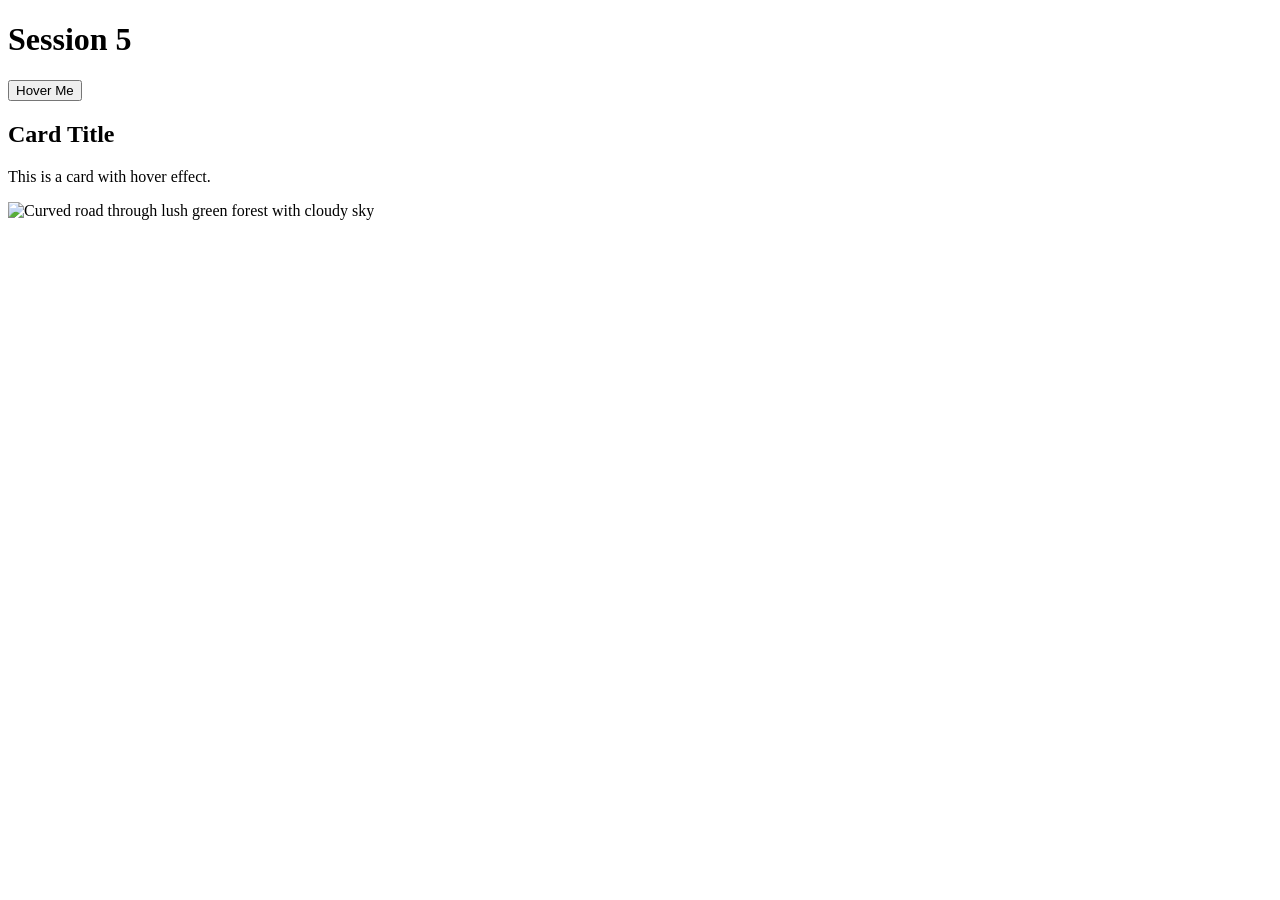
==== Day5/Session5/index.html @ 4023a049 "first commit" ====
<!DOCTYPE html>
<html lang="en">
<head>
  <meta charset="UTF-8">
  <title>Session 5 - CSS Transitions & Responsive Images</title>
  <link rel="stylesheet" href="src/css/components.css">
</head>
<body>
  <h1>Session 5 </h1>

  <!-- Button with hover/focus -->
  <button class="button">Hover Me</button>

  <!-- Card with transform -->
  <div class="card">
    <h2>Card Title</h2>
    <p>This is a card with hover effect.</p>
  </div>

<img 
  src="Day5\Session5\Image\1000250379.jpg" 
  srcset="
    Day5\Session5\Image\1000250379.jpg 480w,
    Day5\Session5\Image\1000250379.jpg 800w,
    Day5\Session5\Image\1000250379.jpg 1200w
  "
  sizes="(max-width: 600px) 480px,
         (max-width: 1024px) 800px,
         1200px"
  alt="Curved road through lush green forest with cloudy sky">
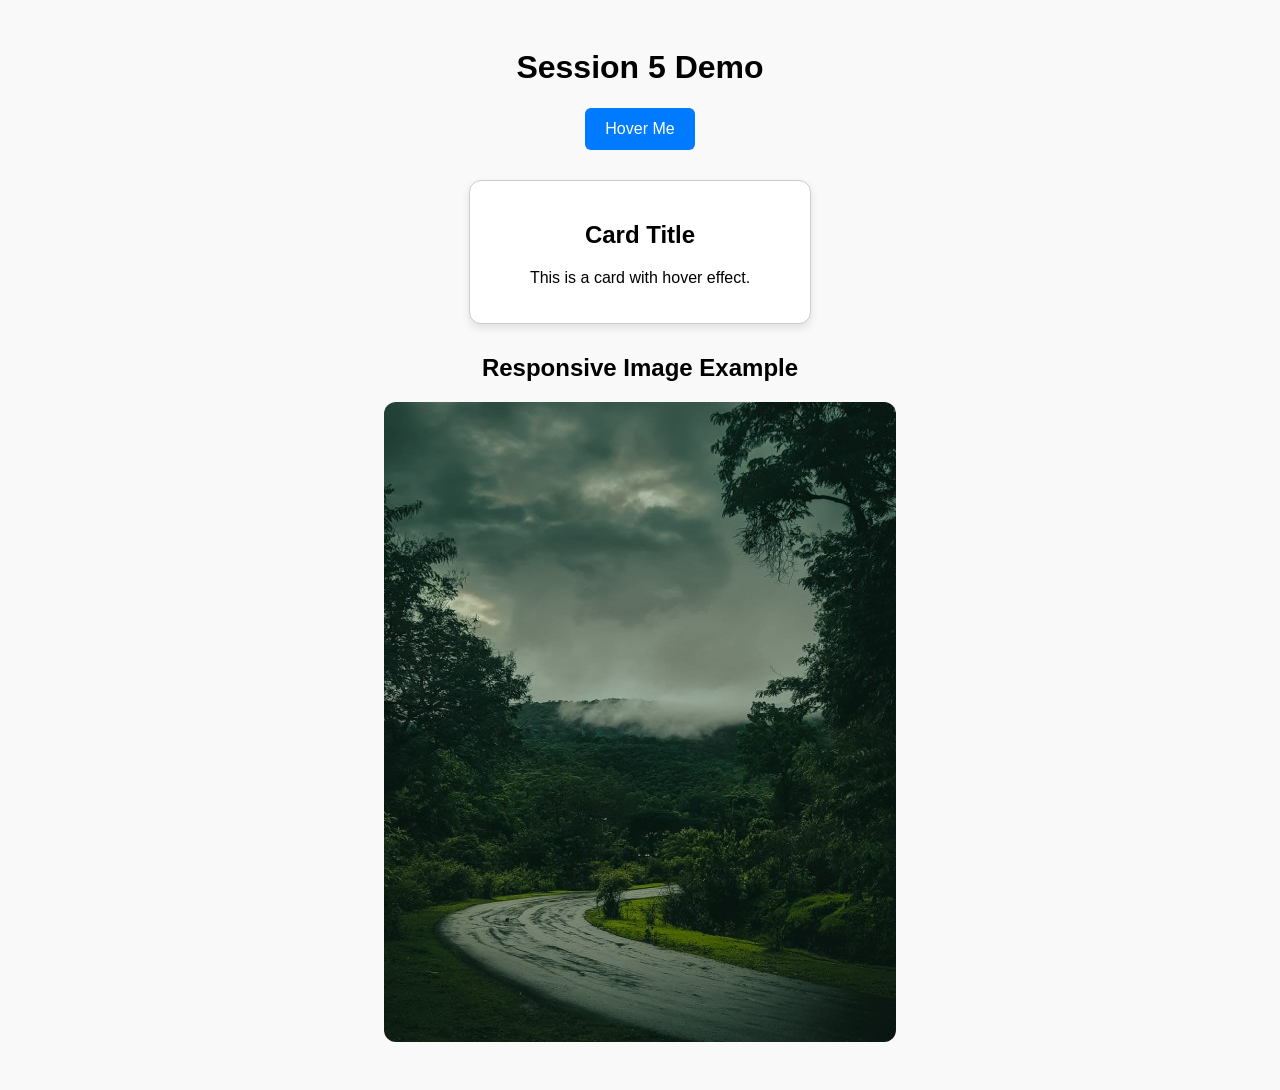
==== commit 4a7ff407: "Responsive image" ====
--- a/Day5/Session5/index.html
+++ b/Day5/Session5/index.html
@@ -6,7 +6,7 @@
   <link rel="stylesheet" href="src/css/components.css">
 </head>
 <body>
-  <h1>Session 5 </h1>
+  <h1>Session 5 Demo</h1>
 
   <!-- Button with hover/focus -->
   <button class="button">Hover Me</button>
@@ -17,15 +17,19 @@
     <p>This is a card with hover effect.</p>
   </div>
 
-<img 
-  src="Day5\Session5\Image\1000250379.jpg" 
-  srcset="
-    Day5\Session5\Image\1000250379.jpg 480w,
-    Day5\Session5\Image\1000250379.jpg 800w,
-    Day5\Session5\Image\1000250379.jpg 1200w
-  "
-  sizes="(max-width: 600px) 480px,
-         (max-width: 1024px) 800px,
-         1200px"
-  alt="Curved road through lush green forest with cloudy sky">
-
+  <!-- Responsive image -->
+  <h2>Responsive Image Example</h2>
+  <img 
+    class="responsive-img"
+    src="Image/1000250379.jpg" 
+    srcset="
+      Image/1000250379.jpg 480w,
+      Image/1000250379.jpg 800w,
+      Image/1000250379.jpg 1200w
+    "
+    sizes="(max-width: 600px) 480px,
+           (max-width: 1024px) 800px,
+           1200px"
+    alt="Curved road through lush green forest with cloudy sky">
+</body>
+</html>
--- a/Day5/Session5/src/css/components.css
+++ b/Day5/Session5/src/css/components.css
@@ -0,0 +1,56 @@
+/* General styles */
+body {
+  font-family: Arial, sans-serif;
+  padding: 20px;
+  text-align: center;
+  background: #f9f9f9;
+}
+
+/* Button styles */
+.button {
+  padding: 12px 20px;
+  font-size: 16px;
+  border: none;
+  border-radius: 6px;
+  background: #007bff;
+  color: white;
+  cursor: pointer;
+  transition: background 0.3s ease, transform 0.2s ease;
+}
+
+.button:hover,
+.button:focus {
+  background: #0056b3;
+  transform: scale(1.05);
+}
+
+/* Card styles */
+.card {
+  width: 300px;
+  margin: 30px auto;
+  padding: 20px;
+  border: 1px solid #ccc;
+  border-radius: 12px;
+  background: #fff;
+  box-shadow: 0 4px 8px rgba(0,0,0,0.1);
+  transition: transform 0.3s ease, box-shadow 0.3s ease;
+}
+
+.card:hover {
+  transform: translateY(-10px);
+  box-shadow: 0 8px 16px rgba(0,0,0,0.2);
+}
+
+/* Responsive image */
+img.responsive-img {
+  max-width: 100%;
+  height: auto;
+  display: block;
+  margin: 20px auto;
+  border-radius: 12px;
+  transition: transform 0.3s ease;
+}
+
+img.responsive-img:hover {
+  transform: scale(1.05);
+}
